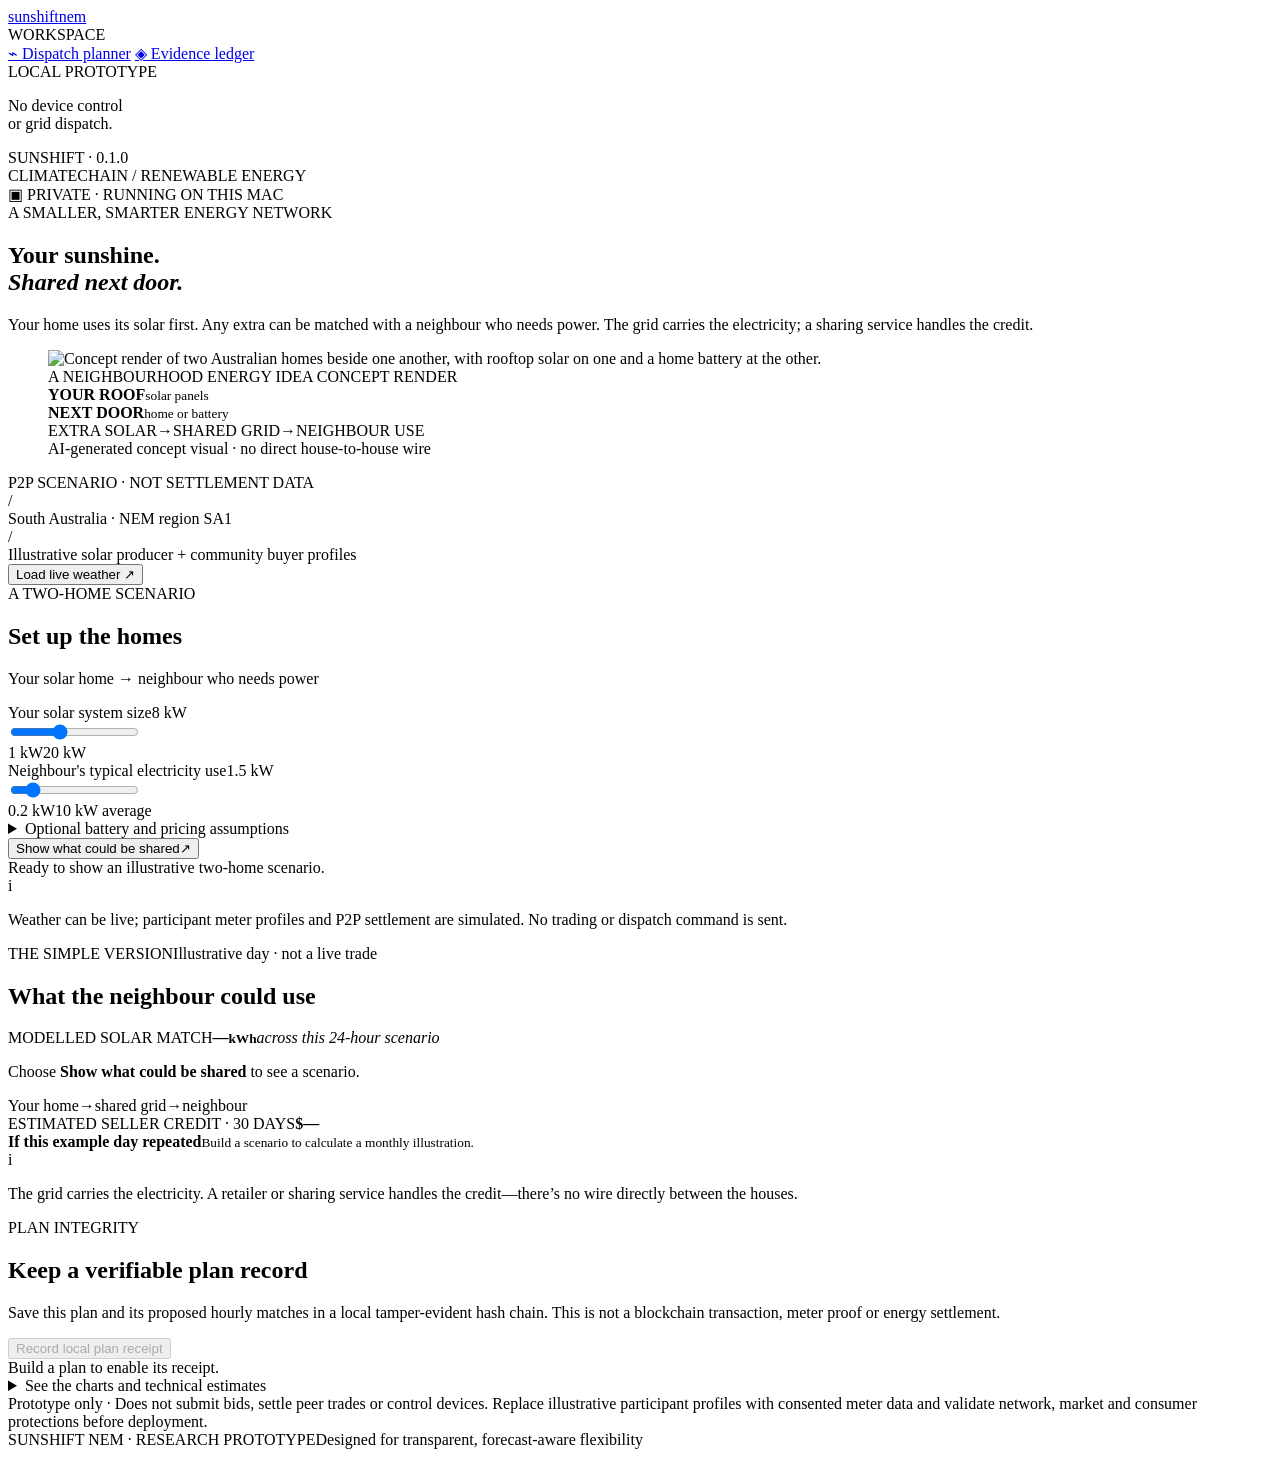
==== web/index.html @ 0a2df646 "Prepare SunShift NEM for Vercel preview" ====
<!doctype html>
<html lang="en">
<head>
  <meta charset="utf-8">
  <meta name="viewport" content="width=device-width, initial-scale=1">
  <meta name="theme-color" content="#183d37">
  <meta name="description" content="A forecast-aware flexible-load scheduling prototype for Australia's National Electricity Market.">
  <title>SunShift NEM — Forecast-aware energy scheduling</title>
  <link rel="stylesheet" href="/styles.css">
  <link rel="stylesheet" href="/premium-3d.css">
  <script defer src="/app.js"></script>
</head>
<body>
  <div class="app-shell">
    <aside class="rail" aria-label="Primary navigation">
      <a class="brand" href="#top" aria-label="SunShift NEM home">
        <span class="brand-mark" aria-hidden="true"><i></i><i></i><i></i></span>
        <span class="brand-name">sunshift<span>nem</span></span>
      </a>
      <div class="rail-rule"></div>
      <div class="rail-section-label">WORKSPACE</div>
      <a class="rail-link active" href="#planner"><span class="rail-icon">⌁</span> Dispatch planner</a>
      <a class="rail-link" href="#evidence"><span class="rail-icon">◈</span> Evidence ledger</a>
      <div class="rail-bottom">
        <div class="local-indicator"><span class="live-dot"></span><span>LOCAL PROTOTYPE</span></div>
        <p>No device control<br>or grid dispatch.</p>
        <span class="version">SUNSHIFT · 0.1.0</span>
      </div>
    </aside>

    <main id="top" class="main-content">
      <header class="topbar">
        <div class="breadcrumb">CLIMATECHAIN / RENEWABLE ENERGY</div>
        <div class="privacy-pill"><span class="lock-icon">▣</span> PRIVATE · RUNNING ON THIS MAC</div>
      </header>

      <section class="intro" id="planner">
        <div>
          <div class="eyebrow"><span class="eyebrow-line"></span> A SMALLER, SMARTER ENERGY NETWORK</div>
          <h1>Your sunshine.<br><em>Shared next door.</em></h1>
          <p class="intro-copy">Your home uses its solar first. Any extra can be matched with a neighbour who needs power. The grid carries the electricity; a sharing service handles the credit.</p>
        </div>
        <figure class="hero-scene hero-photo" id="hero-scene">
          <img class="hero-neighbourhood" src="/assets/australian-solar-neighbours-concept.webp" alt="Concept render of two Australian homes beside one another, with rooftop solar on one and a home battery at the other." fetchpriority="high" decoding="async">
          <div class="photo-topline"><span class="scene-status-dot"></span> A NEIGHBOURHOOD ENERGY IDEA <span class="photo-concept-label">CONCEPT RENDER</span></div>
          <div class="photo-energy-route" aria-hidden="true">
            <span class="photo-point solar-point"></span><span class="photo-point grid-point"></span><span class="photo-point home-point"></span>
            <span class="photo-route-line"></span><span class="photo-route-runner"></span>
            <div class="photo-stage solar-stage"><b>YOUR ROOF</b><small>solar panels</small></div>
            <div class="photo-stage neighbour-stage"><b>NEXT DOOR</b><small>home or battery</small></div>
          </div>
          <div class="photo-bottomline"><span>EXTRA SOLAR</span><b>→</b><span>SHARED GRID</span><b>→</b><span>NEIGHBOUR USE</span></div>
          <figcaption>AI-generated concept visual · no direct house-to-house wire</figcaption>
        </figure>
      </section>

      <div class="data-ribbon" role="status">
        <div class="ribbon-item"><span class="ribbon-mark amber"></span><span id="data-quality">P2P SCENARIO · NOT SETTLEMENT DATA</span></div>
        <span class="ribbon-separator">/</span>
        <div class="ribbon-item"><span class="ribbon-mark green"></span><span id="region-name">South Australia · NEM region SA1</span></div>
        <span class="ribbon-separator">/</span>
        <div class="ribbon-item data-source" id="source-label">Illustrative solar producer + community buyer profiles</div>
        <button id="live-weather" class="text-button" type="button">Load live weather ↗</button>
      </div>

      <section class="planner-grid" aria-label="Dispatch planner">
        <aside class="controls-panel">
          <div class="panel-kicker">A TWO-HOME SCENARIO</div>
          <h2>Set up the homes</h2>
          <p class="panel-subtitle">Your solar home → neighbour who needs power</p>

          <div class="field-row-head"><label class="field-label" for="pv-capacity">Your solar system size</label><output id="pv-value">8 kW</output></div>
          <input id="pv-capacity" type="range" min="1" max="20" step="0.5" value="8">
          <div class="range-limits"><span>1 kW</span><span>20 kW</span></div>

          <div class="field-row-head"><label class="field-label" for="site-load">Neighbour's typical electricity use</label><output id="load-value">1.5 kW</output></div>
          <input id="site-load" type="range" min="0.2" max="10" step="0.1" value="1.5">
          <div class="range-limits"><span>0.2 kW</span><span>10 kW average</span></div>

          <details class="advanced-inputs">
            <summary>Optional battery and pricing assumptions</summary>
            <div class="advanced-fields">
              <div class="field-row-head"><label class="field-label" for="flex-energy">Neighbour's flexible energy / battery</label><output id="energy-value">5 kWh</output></div>
              <input id="flex-energy" type="range" min="0" max="20" step="1" value="5">
              <div class="range-limits"><span>0 kWh</span><span>20 kWh / day</span></div>
              <div class="field-row-head"><label class="field-label" for="max-power">Battery charge limit</label><output id="power-value">2 kW</output></div>
              <input id="max-power" type="range" min="0.5" max="10" step="0.5" value="2">
              <div class="range-limits"><span>0.5 kW</span><span>10 kW</span></div>
              <div class="field-row-head"><label class="field-label" for="transfer-limit">Maximum peer match</label><output id="transfer-value">5 kW</output></div>
              <input id="transfer-limit" type="range" min="1" max="15" step="0.5" value="5">
              <div class="range-limits"><span>1 kW</span><span>15 kW</span></div>
              <label class="field-label" for="region">NEM region</label>
              <select id="region" class="select-control">
                <option value="SA" selected>South Australia · SA1</option>
                <option value="NSW">New South Wales · NSW1</option>
                <option value="VIC">Victoria · VIC1</option>
                <option value="QLD">Queensland · QLD1</option>
                <option value="TAS">Tasmania · TAS1</option>
              </select>
              <label class="field-label" for="emissions-factor">Illustrative grid factor (kg CO₂e/kWh)</label>
              <input id="emissions-factor" class="number-control" type="number" min="0" max="2" step="0.01" value="0.65">
              <p>Replace with a cited region/time-specific factor before reporting emissions impact.</p>
              <label class="field-label" for="p2p-price">Agreed P2P energy price (¢/kWh)</label>
              <input id="p2p-price" class="number-control" type="number" min="0" max="200" step="0.5" value="18">
              <label class="field-label" for="grid-price">Illustrative grid reference price (¢/kWh)</label>
              <input id="grid-price" class="number-control" type="number" min="0" max="200" step="0.5" value="32">
              <p>Scenario prices only; excludes network charges, retailer terms, taxes and settlement rules.</p>
              <label class="field-label profile-label" for="profile-csv">Use a 24-hour participant CSV</label>
              <input id="profile-csv" class="file-control" type="file" accept=".csv,text/csv">
              <p>Required columns: hour,seller_solar_kwh,buyer_load_kwh. <a href="/api/sample-profile.csv">Download illustrative sample</a>.</p>
              <div id="profile-status" class="profile-status">Using the built-in illustrative profile.</div>
            </div>
          </details>

          <button id="build-plan" class="primary-button" type="button"><span>Show what could be shared</span><span aria-hidden="true">↗</span></button>
          <div id="planner-message" class="planner-message" role="status">Ready to show an illustrative two-home scenario.</div>
          <div class="input-note"><span>i</span><p>Weather can be live; participant meter profiles and P2P settlement are simulated. No trading or dispatch command is sent.</p></div>
        </aside>

        <div class="results-column">
          <section class="story-card" aria-labelledby="story-title">
            <div class="story-topline"><span class="story-tag"><i></i> THE SIMPLE VERSION</span><span id="story-period">Illustrative day · not a live trade</span></div>
            <h2 id="story-title">What the neighbour could use</h2>
            <div class="story-impact">
              <div class="matched-energy"><span>MODELLED SOLAR MATCH</span><strong><b id="story-match">—</b><small>kWh</small></strong><em>across this 24-hour scenario</em></div>
              <div class="impact-copy">
                <p id="story-result">Choose <strong>Show what could be shared</strong> to see a scenario.</p>
                <div class="mini-route"><span>Your home</span><b>→</b><span>shared grid</span><b>→</b><span>neighbour</span></div>
                <div class="monthly-credit" aria-live="polite">
                  <div class="monthly-credit-main"><span>ESTIMATED SELLER CREDIT · 30 DAYS</span><strong>$<b id="story-monthly-credit">—</b></strong></div>
                  <div class="monthly-credit-basis"><b>If this example day repeated</b><small id="story-credit-basis">Build a scenario to calculate a monthly illustration.</small></div>
                </div>
              </div>
            </div>
            <div class="story-explainer"><span class="explainer-icon">i</span><p>The grid carries the electricity. A retailer or sharing service handles the credit—there’s no wire directly between the houses.</p></div>
          </section>

          <section id="evidence" class="evidence-card" aria-labelledby="evidence-title">
            <div class="evidence-copy">
              <div class="panel-kicker">PLAN INTEGRITY</div>
              <h2 id="evidence-title">Keep a verifiable plan record</h2>
              <p>Save this plan and its proposed hourly matches in a local tamper-evident hash chain. This is not a blockchain transaction, meter proof or energy settlement.</p>
            </div>
            <div class="evidence-actions">
              <button id="record-receipt" class="secondary-button" type="button" disabled>Record local plan receipt</button>
              <div id="ledger-status" class="ledger-status">Build a plan to enable its receipt.</div>
            </div>
            <div id="receipt-detail" class="receipt-detail" hidden></div>
          </section>

          <details class="technical-details">
            <summary>See the charts and technical estimates</summary>
            <div class="technical-content">
          <section class="metric-grid" aria-label="Plan results">
            <article class="metric-card featured">
              <div class="metric-label">PEER SOLAR MATCHED</div>
              <div class="metric-value"><span id="metric-solar">—</span><small>kWh / day</small></div>
              <div class="metric-foot"><span class="metric-arrow">↗</span> local generation delivered to buyer</div>
            </article>
            <article class="metric-card">
              <div class="metric-label">BUYER IMPORT AVOIDED*</div>
              <div class="metric-value"><span id="metric-avoided">—</span><small>kWh / day</small></div>
              <div class="metric-foot">vs. no peer-trade baseline</div>
            </article>
            <article class="metric-card">
              <div class="metric-label">PEAK IMPORT REDUCTION*</div>
              <div class="metric-value"><span id="metric-peak">—</span><small>kW</small></div>
              <div class="metric-foot" id="peak-caption">Coordinated buyer profile</div>
            </article>
            <article class="metric-card">
              <div class="metric-label">BUYER COST SAVED*</div>
              <div class="metric-value"><span id="metric-cost">—</span><small>AUD / day</small></div>
              <div class="metric-foot">At the entered P2P and grid prices</div>
            </article>
          </section>

          <section class="chart-card" aria-labelledby="chart-title">
            <div class="chart-heading">
              <div><div class="panel-kicker">24-HOUR MICROGRID DISPATCH</div><h2 id="chart-title">Match the peer before exporting</h2></div>
              <div class="chart-unit">HOURLY ENERGY · kWh</div>
            </div>
            <div id="dispatch-chart" class="chart-wrap" role="img" aria-label="Hourly peer solar, buyer demand and grid imports comparison"></div>
            <div class="chart-legend">
              <span><i class="legend-swatch solar"></i>Producer solar offer</span>
              <span><i class="legend-swatch base"></i>Buyer + storage demand</span>
              <span><i class="legend-swatch baseline"></i>Buyer grid import · no trade</span>
              <span><i class="legend-swatch optimized"></i>Buyer grid import · coordinated</span>
            </div>
            <div class="chart-caption"><span>*Modelled comparison, not metered settlement. Emissions proxy: <strong id="metric-carbon">—</strong> kg CO₂e.</span><span id="plan-method">Run the coordinator to view a plan.</span></div>
          </section>

          <section class="schedule-card" aria-labelledby="schedule-title">
            <div class="schedule-heading"><div><div class="panel-kicker">BUYER STORAGE SCHEDULE</div><h2 id="schedule-title">Coordinated charge windows</h2></div><span id="schedule-total" class="schedule-total">— kWh assigned</span></div>
            <div id="schedule-bars" class="schedule-bars"><div class="schedule-empty">Build a plan to see when flexible energy is scheduled.</div></div>
          </section>

            </div>
          </details>
          <div class="footnote">Prototype only · Does not submit bids, settle peer trades or control devices. Replace illustrative participant profiles with consented meter data and validate network, market and consumer protections before deployment.</div>
        </div>
      </section>
      <footer class="footer"><span>SUNSHIFT NEM · RESEARCH PROTOTYPE</span><span>Designed for transparent, forecast-aware flexibility</span></footer>
    </main>
  </div>
</body>
</html>
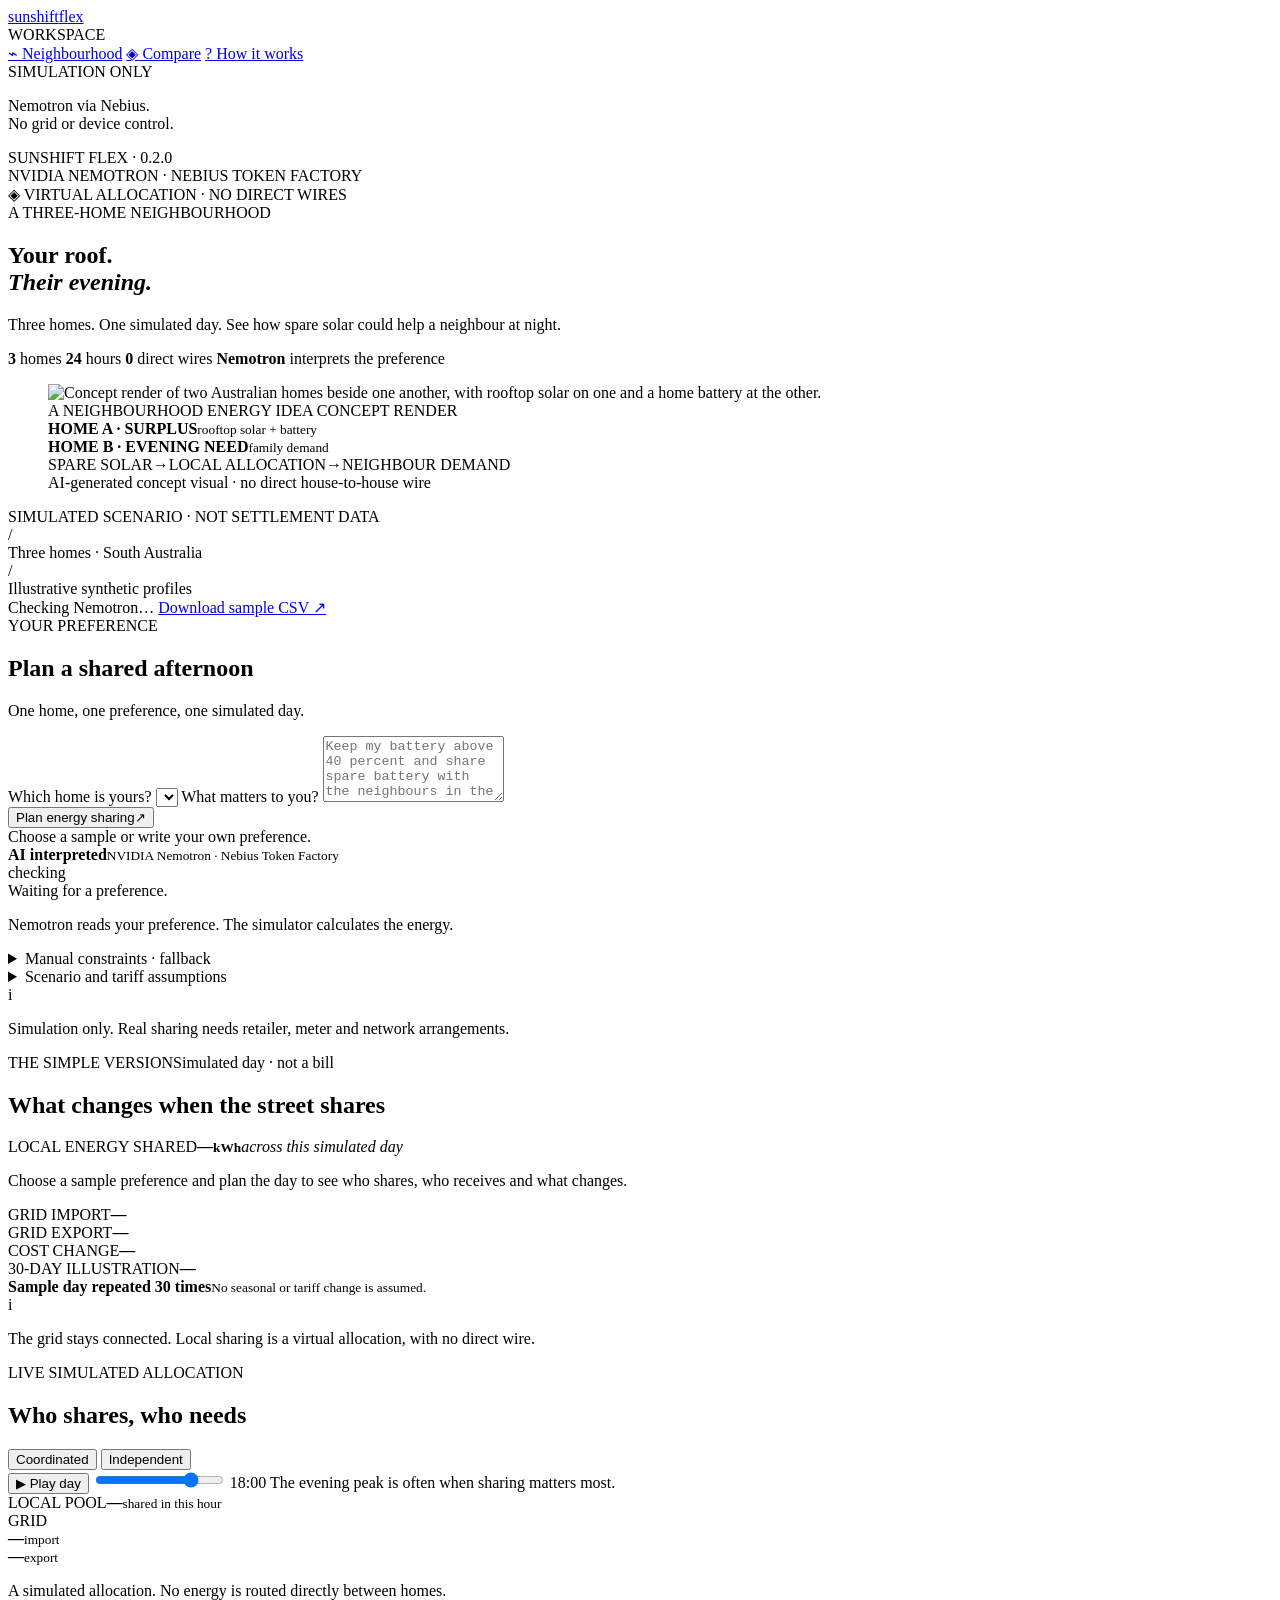
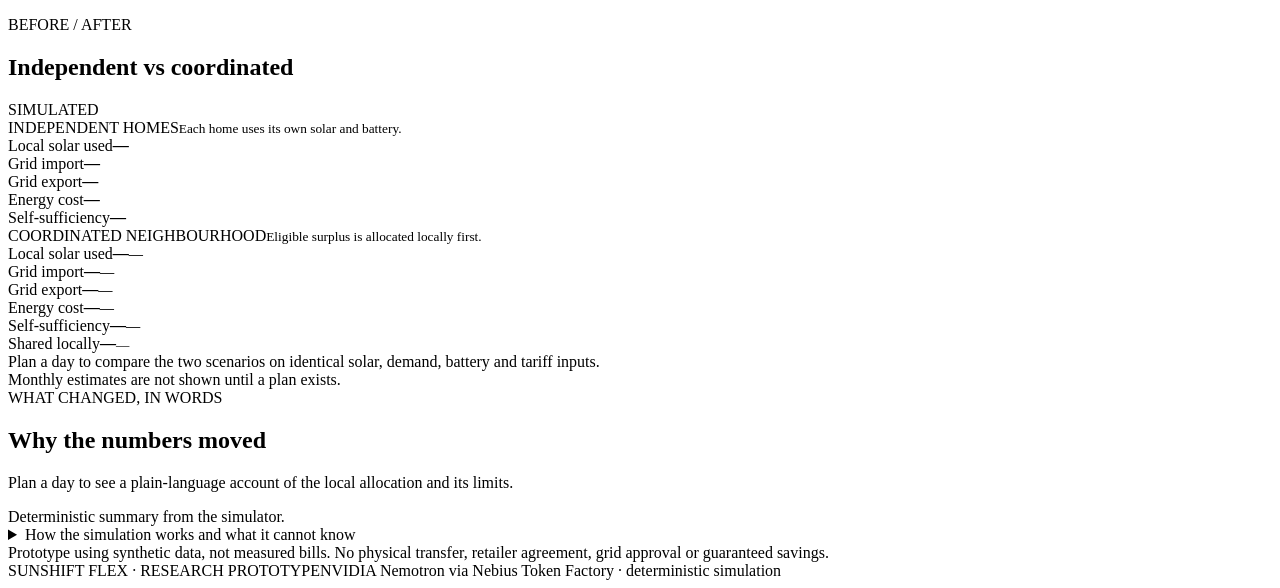
==== commit e87bf535: "Build SunShift Flex Nemotron demo" ====
--- a/web/index.html
+++ b/web/index.html
@@ -4,41 +4,49 @@
   <meta charset="utf-8">
   <meta name="viewport" content="width=device-width, initial-scale=1">
   <meta name="theme-color" content="#183d37">
-  <meta name="description" content="A forecast-aware flexible-load scheduling prototype for Australia's National Electricity Market.">
-  <title>SunShift NEM — Forecast-aware energy scheduling</title>
+  <meta name="description" content="SunShift Flex: a simulated three-home solar sharing prototype powered by NVIDIA Nemotron through Nebius Token Factory.">
+  <title>SunShift Flex — Neighbourhood solar sharing</title>
   <link rel="stylesheet" href="/styles.css">
   <link rel="stylesheet" href="/premium-3d.css">
+  <link rel="stylesheet" href="/flex.css">
   <script defer src="/app.js"></script>
 </head>
 <body>
   <div class="app-shell">
     <aside class="rail" aria-label="Primary navigation">
-      <a class="brand" href="#top" aria-label="SunShift NEM home">
+      <a class="brand" href="#top" aria-label="SunShift Flex home">
         <span class="brand-mark" aria-hidden="true"><i></i><i></i><i></i></span>
-        <span class="brand-name">sunshift<span>nem</span></span>
+        <span class="brand-name">sunshift<span>flex</span></span>
       </a>
       <div class="rail-rule"></div>
       <div class="rail-section-label">WORKSPACE</div>
-      <a class="rail-link active" href="#planner"><span class="rail-icon">⌁</span> Dispatch planner</a>
-      <a class="rail-link" href="#evidence"><span class="rail-icon">◈</span> Evidence ledger</a>
+      <a class="rail-link active" href="#neighbourhood"><span class="rail-icon">⌁</span> Neighbourhood</a>
+      <a class="rail-link" href="#compare"><span class="rail-icon">◈</span> Compare</a>
+      <a class="rail-link" href="#how-it-works"><span class="rail-icon">?</span> How it works</a>
       <div class="rail-bottom">
-        <div class="local-indicator"><span class="live-dot"></span><span>LOCAL PROTOTYPE</span></div>
-        <p>No device control<br>or grid dispatch.</p>
-        <span class="version">SUNSHIFT · 0.1.0</span>
+        <div class="local-indicator"><span class="live-dot"></span><span>SIMULATION ONLY</span></div>
+        <p>Nemotron via Nebius.<br>No grid or device control.</p>
+        <span class="version">SUNSHIFT FLEX · 0.2.0</span>
       </div>
     </aside>
 
     <main id="top" class="main-content">
       <header class="topbar">
-        <div class="breadcrumb">CLIMATECHAIN / RENEWABLE ENERGY</div>
-        <div class="privacy-pill"><span class="lock-icon">▣</span> PRIVATE · RUNNING ON THIS MAC</div>
+        <div class="breadcrumb">NVIDIA NEMOTRON · NEBIUS TOKEN FACTORY</div>
+        <div class="privacy-pill"><span class="lock-icon">◈</span> VIRTUAL ALLOCATION · NO DIRECT WIRES</div>
       </header>
 
-      <section class="intro" id="planner">
-        <div>
-          <div class="eyebrow"><span class="eyebrow-line"></span> A SMALLER, SMARTER ENERGY NETWORK</div>
-          <h1>Your sunshine.<br><em>Shared next door.</em></h1>
-          <p class="intro-copy">Your home uses its solar first. Any extra can be matched with a neighbour who needs power. The grid carries the electricity; a sharing service handles the credit.</p>
+      <section class="intro" id="neighbourhood">
+        <div class="intro-copy-block">
+          <div class="eyebrow"><span class="eyebrow-line"></span> A THREE-HOME NEIGHBOURHOOD</div>
+          <h1>Your roof.<br><em>Their evening.</em></h1>
+          <p class="intro-copy">Three homes. One simulated day. See how spare solar could help a neighbour at night.</p>
+          <div class="intro-facts">
+            <span><b>3</b> homes</span>
+            <span><b>24</b> hours</span>
+            <span><b>0</b> direct wires</span>
+            <span class="intro-ai"><b>Nemotron</b> interprets the preference</span>
+          </div>
         </div>
         <figure class="hero-scene hero-photo" id="hero-scene">
           <img class="hero-neighbourhood" src="/assets/australian-solar-neighbours-concept.webp" alt="Concept render of two Australian homes beside one another, with rooftop solar on one and a home battery at the other." fetchpriority="high" decoding="async">
@@ -46,160 +54,208 @@
           <div class="photo-energy-route" aria-hidden="true">
             <span class="photo-point solar-point"></span><span class="photo-point grid-point"></span><span class="photo-point home-point"></span>
             <span class="photo-route-line"></span><span class="photo-route-runner"></span>
-            <div class="photo-stage solar-stage"><b>YOUR ROOF</b><small>solar panels</small></div>
-            <div class="photo-stage neighbour-stage"><b>NEXT DOOR</b><small>home or battery</small></div>
+            <div class="photo-stage solar-stage"><b>HOME A · SURPLUS</b><small>rooftop solar + battery</small></div>
+            <div class="photo-stage neighbour-stage"><b>HOME B · EVENING NEED</b><small>family demand</small></div>
           </div>
-          <div class="photo-bottomline"><span>EXTRA SOLAR</span><b>→</b><span>SHARED GRID</span><b>→</b><span>NEIGHBOUR USE</span></div>
+          <div class="photo-bottomline"><span>SPARE SOLAR</span><b>→</b><span>LOCAL ALLOCATION</span><b>→</b><span>NEIGHBOUR DEMAND</span></div>
           <figcaption>AI-generated concept visual · no direct house-to-house wire</figcaption>
         </figure>
       </section>
 
       <div class="data-ribbon" role="status">
-        <div class="ribbon-item"><span class="ribbon-mark amber"></span><span id="data-quality">P2P SCENARIO · NOT SETTLEMENT DATA</span></div>
+        <div class="ribbon-item"><span class="ribbon-mark amber"></span><span id="data-quality">SIMULATED SCENARIO · NOT SETTLEMENT DATA</span></div>
         <span class="ribbon-separator">/</span>
-        <div class="ribbon-item"><span class="ribbon-mark green"></span><span id="region-name">South Australia · NEM region SA1</span></div>
+        <div class="ribbon-item"><span class="ribbon-mark green"></span><span id="region-name">Three homes · South Australia</span></div>
         <span class="ribbon-separator">/</span>
-        <div class="ribbon-item data-source" id="source-label">Illustrative solar producer + community buyer profiles</div>
-        <button id="live-weather" class="text-button" type="button">Load live weather ↗</button>
+        <div class="ribbon-item data-source" id="source-label">Illustrative synthetic profiles</div>
+        <div class="ribbon-actions">
+          <span class="ribbon-ai" id="ai-ribbon">Checking Nemotron…</span>
+          <a class="text-button" id="download-csv" href="/api/flex/sample.csv">Download sample CSV ↗</a>
+        </div>
       </div>
 
-      <section class="planner-grid" aria-label="Dispatch planner">
+      <section class="planner-grid" aria-label="SunShift Flex planner">
         <aside class="controls-panel">
-          <div class="panel-kicker">A TWO-HOME SCENARIO</div>
-          <h2>Set up the homes</h2>
-          <p class="panel-subtitle">Your solar home → neighbour who needs power</p>
-
-          <div class="field-row-head"><label class="field-label" for="pv-capacity">Your solar system size</label><output id="pv-value">8 kW</output></div>
-          <input id="pv-capacity" type="range" min="1" max="20" step="0.5" value="8">
-          <div class="range-limits"><span>1 kW</span><span>20 kW</span></div>
-
-          <div class="field-row-head"><label class="field-label" for="site-load">Neighbour's typical electricity use</label><output id="load-value">1.5 kW</output></div>
-          <input id="site-load" type="range" min="0.2" max="10" step="0.1" value="1.5">
-          <div class="range-limits"><span>0.2 kW</span><span>10 kW average</span></div>
+          <div class="panel-kicker">YOUR PREFERENCE</div>
+          <h2>Plan a shared afternoon</h2>
+          <p class="panel-subtitle">One home, one preference, one simulated day.</p>
+
+          <label class="field-label" for="your-home">Which home is yours?</label>
+          <select id="your-home" class="select-control"></select>
+
+          <label class="field-label" for="preference-text">What matters to you?</label>
+          <textarea id="preference-text" class="preference-text" rows="4" placeholder="Keep my battery above 40 percent and share spare battery with the neighbours in the evening."></textarea>
+          <div id="sample-chips" class="sample-chips" aria-label="Sample preferences"></div>
+
+          <button id="plan-button" class="primary-button" type="button"><span>Plan energy sharing</span><span aria-hidden="true">↗</span></button>
+          <div id="planner-message" class="planner-message" role="status">Choose a sample or write your own preference.</div>
+
+          <section id="ai-panel" class="ai-panel" aria-labelledby="ai-title">
+            <div class="ai-panel-head">
+              <span class="ai-dot" aria-hidden="true"></span>
+              <div><b id="ai-title">AI interpreted</b><small id="ai-model">NVIDIA Nemotron · Nebius Token Factory</small></div>
+              <span id="ai-status" class="ai-status">checking</span>
+            </div>
+            <div id="ai-constraints" class="ai-constraints">Waiting for a preference.</div>
+            <p id="ai-note" class="ai-note">Nemotron reads your preference. The simulator calculates the energy.</p>
+          </section>
+
+          <details class="advanced-inputs" id="manual-constraints">
+            <summary>Manual constraints · fallback</summary>
+            <div class="advanced-fields">
+              <div class="field-row-head"><label class="field-label" for="manual-reserve">My battery reserve</label><output id="manual-reserve-value">40%</output></div>
+              <input id="manual-reserve" type="range" min="0" max="100" step="5" value="40">
+              <div class="range-limits"><span>0%</span><span>100%</span></div>
+              <label class="check-row"><input id="manual-local" type="checkbox" checked> Prefer local use before grid export</label>
+              <label class="check-row"><input id="manual-evening" type="checkbox" checked> Allow my battery to help a neighbour in the evening</label>
+              <div class="field-row-head"><label class="field-label" for="manual-start">No battery discharge from</label><output id="manual-window-value">Off</output></div>
+              <div class="window-row">
+                <select id="manual-start" class="select-control" aria-label="No-discharge start hour"></select>
+                <span>to</span>
+                <select id="manual-end" class="select-control" aria-label="No-discharge end hour"></select>
+              </div>
+              <button id="manual-apply" class="secondary-button" type="button">Use these manual constraints</button>
+              <p id="manual-note" class="manual-note">Manual values are used automatically if Nemotron is unavailable.</p>
+            </div>
+          </details>
 
           <details class="advanced-inputs">
-            <summary>Optional battery and pricing assumptions</summary>
+            <summary>Scenario and tariff assumptions</summary>
             <div class="advanced-fields">
-              <div class="field-row-head"><label class="field-label" for="flex-energy">Neighbour's flexible energy / battery</label><output id="energy-value">5 kWh</output></div>
-              <input id="flex-energy" type="range" min="0" max="20" step="1" value="5">
-              <div class="range-limits"><span>0 kWh</span><span>20 kWh / day</span></div>
-              <div class="field-row-head"><label class="field-label" for="max-power">Battery charge limit</label><output id="power-value">2 kW</output></div>
-              <input id="max-power" type="range" min="0.5" max="10" step="0.5" value="2">
-              <div class="range-limits"><span>0.5 kW</span><span>10 kW</span></div>
-              <div class="field-row-head"><label class="field-label" for="transfer-limit">Maximum peer match</label><output id="transfer-value">5 kW</output></div>
-              <input id="transfer-limit" type="range" min="1" max="15" step="0.5" value="5">
-              <div class="range-limits"><span>1 kW</span><span>15 kW</span></div>
-              <label class="field-label" for="region">NEM region</label>
-              <select id="region" class="select-control">
-                <option value="SA" selected>South Australia · SA1</option>
-                <option value="NSW">New South Wales · NSW1</option>
-                <option value="VIC">Victoria · VIC1</option>
-                <option value="QLD">Queensland · QLD1</option>
-                <option value="TAS">Tasmania · TAS1</option>
-              </select>
-              <label class="field-label" for="emissions-factor">Illustrative grid factor (kg CO₂e/kWh)</label>
-              <input id="emissions-factor" class="number-control" type="number" min="0" max="2" step="0.01" value="0.65">
-              <p>Replace with a cited region/time-specific factor before reporting emissions impact.</p>
-              <label class="field-label" for="p2p-price">Agreed P2P energy price (¢/kWh)</label>
-              <input id="p2p-price" class="number-control" type="number" min="0" max="200" step="0.5" value="18">
-              <label class="field-label" for="grid-price">Illustrative grid reference price (¢/kWh)</label>
-              <input id="grid-price" class="number-control" type="number" min="0" max="200" step="0.5" value="32">
-              <p>Scenario prices only; excludes network charges, retailer terms, taxes and settlement rules.</p>
-              <label class="field-label profile-label" for="profile-csv">Use a 24-hour participant CSV</label>
-              <input id="profile-csv" class="file-control" type="file" accept=".csv,text/csv">
-              <p>Required columns: hour,seller_solar_kwh,buyer_load_kwh. <a href="/api/sample-profile.csv">Download illustrative sample</a>.</p>
-              <div id="profile-status" class="profile-status">Using the built-in illustrative profile.</div>
+              <div class="field-row-head"><label class="field-label" for="import-price">Grid import price</label><output id="import-price-value">34¢/kWh</output></div>
+              <input id="import-price" type="range" min="10" max="60" step="1" value="34">
+              <div class="field-row-head"><label class="field-label" for="export-price">Grid export price</label><output id="export-price-value">8¢/kWh</output></div>
+              <input id="export-price" type="range" min="0" max="30" step="1" value="8">
+              <div class="field-row-head"><label class="field-label" for="shared-price">Local shared price</label><output id="shared-price-value">20¢/kWh</output></div>
+              <input id="shared-price" type="range" min="0" max="50" step="1" value="20">
+              <div class="field-row-head"><label class="field-label" for="transfer-limit">Maximum local transfer</label><output id="transfer-limit-value">5 kW</output></div>
+              <input id="transfer-limit" type="range" min="1" max="12" step="0.5" value="5">
+              <p>Energy prices only; other bill charges are excluded.</p>
             </div>
           </details>
 
-          <button id="build-plan" class="primary-button" type="button"><span>Show what could be shared</span><span aria-hidden="true">↗</span></button>
-          <div id="planner-message" class="planner-message" role="status">Ready to show an illustrative two-home scenario.</div>
-          <div class="input-note"><span>i</span><p>Weather can be live; participant meter profiles and P2P settlement are simulated. No trading or dispatch command is sent.</p></div>
+          <div class="input-note"><span>i</span><p>Simulation only. Real sharing needs retailer, meter and network arrangements.</p></div>
         </aside>
 
         <div class="results-column">
-          <section class="story-card" aria-labelledby="story-title">
-            <div class="story-topline"><span class="story-tag"><i></i> THE SIMPLE VERSION</span><span id="story-period">Illustrative day · not a live trade</span></div>
-            <h2 id="story-title">What the neighbour could use</h2>
+          <section class="story-card flex-story" aria-labelledby="story-title">
+            <div class="story-topline"><span class="story-tag"><i></i> THE SIMPLE VERSION</span><span id="story-period">Simulated day · not a bill</span></div>
+            <h2 id="story-title">What changes when the street shares</h2>
             <div class="story-impact">
-              <div class="matched-energy"><span>MODELLED SOLAR MATCH</span><strong><b id="story-match">—</b><small>kWh</small></strong><em>across this 24-hour scenario</em></div>
+              <div class="matched-energy"><span>LOCAL ENERGY SHARED</span><strong><b id="story-shared">—</b><small>kWh</small></strong><em>across this simulated day</em></div>
               <div class="impact-copy">
-                <p id="story-result">Choose <strong>Show what could be shared</strong> to see a scenario.</p>
-                <div class="mini-route"><span>Your home</span><b>→</b><span>shared grid</span><b>→</b><span>neighbour</span></div>
-                <div class="monthly-credit" aria-live="polite">
-                  <div class="monthly-credit-main"><span>ESTIMATED SELLER CREDIT · 30 DAYS</span><strong>$<b id="story-monthly-credit">—</b></strong></div>
-                  <div class="monthly-credit-basis"><b>If this example day repeated</b><small id="story-credit-basis">Build a scenario to calculate a monthly illustration.</small></div>
+                <p id="story-result">Choose a sample preference and plan the day to see who shares, who receives and what changes.</p>
+                <div class="story-facts">
+                  <div><span>GRID IMPORT</span><strong id="story-import">—</strong></div>
+                  <div><span>GRID EXPORT</span><strong id="story-export">—</strong></div>
+                  <div><span>COST CHANGE</span><strong id="story-cost">—</strong></div>
                 </div>
-              </div>
-            </div>
-            <div class="story-explainer"><span class="explainer-icon">i</span><p>The grid carries the electricity. A retailer or sharing service handles the credit—there’s no wire directly between the houses.</p></div>
-          </section>
-
-          <section id="evidence" class="evidence-card" aria-labelledby="evidence-title">
-            <div class="evidence-copy">
-              <div class="panel-kicker">PLAN INTEGRITY</div>
-              <h2 id="evidence-title">Keep a verifiable plan record</h2>
-              <p>Save this plan and its proposed hourly matches in a local tamper-evident hash chain. This is not a blockchain transaction, meter proof or energy settlement.</p>
-            </div>
-            <div class="evidence-actions">
-              <button id="record-receipt" class="secondary-button" type="button" disabled>Record local plan receipt</button>
-              <div id="ledger-status" class="ledger-status">Build a plan to enable its receipt.</div>
-            </div>
-            <div id="receipt-detail" class="receipt-detail" hidden></div>
-          </section>
-
-          <details class="technical-details">
-            <summary>See the charts and technical estimates</summary>
+                <div class="monthly-credit">
+                  <div class="monthly-credit-main"><span>30-DAY ILLUSTRATION</span><strong><span id="story-monthly">—</span></strong></div>
+                  <div class="monthly-credit-basis"><b>Sample day repeated 30 times</b><small id="story-monthly-basis">No seasonal or tariff change is assumed.</small></div>
+                </div>
+              </div>
+            </div>
+            <div class="story-explainer"><span class="explainer-icon">i</span><p>The grid stays connected. Local sharing is a virtual allocation, with no direct wire.</p></div>
+          </section>
+
+          <section class="flex-stage-card" id="stage-card" aria-labelledby="stage-title">
+            <div class="stage-heading">
+              <div><div class="panel-kicker">LIVE SIMULATED ALLOCATION</div><h2 id="stage-title">Who shares, who needs</h2></div>
+              <div class="stage-view-toggle" role="group" aria-label="Scenario view">
+                <button id="view-coordinated" class="active" type="button">Coordinated</button>
+                <button id="view-independent" type="button">Independent</button>
+              </div>
+            </div>
+            <div class="stage-controls">
+              <button id="stage-play" class="stage-play" type="button" aria-label="Play the simulated day">▶ Play day</button>
+              <input id="stage-slider" type="range" min="0" max="23" step="1" value="18" aria-label="Hour of day">
+              <span id="stage-hour" class="stage-hour">18:00</span>
+              <span id="stage-note" class="stage-note">The evening peak is often when sharing matters most.</span>
+            </div>
+            <div id="home-stage" class="home-stage" aria-live="polite"></div>
+            <div class="stage-pool">
+              <div class="pool-box"><span>LOCAL POOL</span><strong id="pool-shared">—</strong><small>shared in this hour</small><div class="pool-track"><i id="pool-fill"></i></div></div>
+              <div class="grid-box"><span>GRID</span><div><b id="grid-import">—</b><small>import</small></div><div><b id="grid-export">—</b><small>export</small></div></div>
+            </div>
+            <div id="stage-timeline" class="stage-timeline" aria-label="24 hour timeline"></div>
+            <p id="stage-caption" class="stage-caption">A simulated allocation. No energy is routed directly between homes.</p>
+          </section>
+
+          <section class="compare-section" id="compare" aria-labelledby="compare-title">
+            <div class="compare-heading">
+              <div><div class="panel-kicker">BEFORE / AFTER</div><h2 id="compare-title">Independent vs coordinated</h2></div>
+              <span class="compare-badge" id="compare-badge">SIMULATED</span>
+            </div>
+            <div class="compare-grid">
+              <article class="compare-card" id="compare-independent">
+                <div class="compare-card-head"><span>INDEPENDENT HOMES</span><small>Each home uses its own solar and battery.</small></div>
+                <div class="compare-row"><span>Local solar used</span><strong id="ind-local">—</strong></div>
+                <div class="compare-row"><span>Grid import</span><strong id="ind-import">—</strong></div>
+                <div class="compare-row"><span>Grid export</span><strong id="ind-export">—</strong></div>
+                <div class="compare-row"><span>Energy cost</span><strong id="ind-cost">—</strong></div>
+                <div class="compare-row"><span>Self-sufficiency</span><strong id="ind-self">—</strong></div>
+              </article>
+              <article class="compare-card coordinated" id="compare-coordinated">
+                <div class="compare-card-head"><span>COORDINATED NEIGHBOURHOOD</span><small>Eligible surplus is allocated locally first.</small></div>
+                <div class="compare-row"><span>Local solar used</span><strong id="co-local">—</strong><em id="delta-local" class="delta">—</em></div>
+                <div class="compare-row"><span>Grid import</span><strong id="co-import">—</strong><em id="delta-import" class="delta">—</em></div>
+                <div class="compare-row"><span>Grid export</span><strong id="co-export">—</strong><em id="delta-export" class="delta">—</em></div>
+                <div class="compare-row"><span>Energy cost</span><strong id="co-cost">—</strong><em id="delta-cost" class="delta">—</em></div>
+                <div class="compare-row"><span>Self-sufficiency</span><strong id="co-self">—</strong><em id="delta-self" class="delta">—</em></div>
+                <div class="compare-shared"><span>Shared locally</span><b id="co-shared">—</b><small id="co-battery-shared">—</small></div>
+              </article>
+            </div>
+            <div id="compare-summary" class="compare-summary">Plan a day to compare the two scenarios on identical solar, demand, battery and tariff inputs.</div>
+            <div id="compare-monthly" class="compare-monthly">Monthly estimates are not shown until a plan exists.</div>
+          </section>
+
+          <section class="explanation-card" id="explanation-card" aria-labelledby="explanation-title">
+            <div class="panel-kicker">WHAT CHANGED, IN WORDS</div>
+            <h2 id="explanation-title">Why the numbers moved</h2>
+            <p id="explanation-text">Plan a day to see a plain-language account of the local allocation and its limits.</p>
+            <div id="explanation-source" class="explanation-source">Deterministic summary from the simulator.</div>
+          </section>
+
+          <details class="technical-details" id="how-it-works">
+            <summary>How the simulation works and what it cannot know</summary>
             <div class="technical-content">
-          <section class="metric-grid" aria-label="Plan results">
-            <article class="metric-card featured">
-              <div class="metric-label">PEER SOLAR MATCHED</div>
-              <div class="metric-value"><span id="metric-solar">—</span><small>kWh / day</small></div>
-              <div class="metric-foot"><span class="metric-arrow">↗</span> local generation delivered to buyer</div>
-            </article>
-            <article class="metric-card">
-              <div class="metric-label">BUYER IMPORT AVOIDED*</div>
-              <div class="metric-value"><span id="metric-avoided">—</span><small>kWh / day</small></div>
-              <div class="metric-foot">vs. no peer-trade baseline</div>
-            </article>
-            <article class="metric-card">
-              <div class="metric-label">PEAK IMPORT REDUCTION*</div>
-              <div class="metric-value"><span id="metric-peak">—</span><small>kW</small></div>
-              <div class="metric-foot" id="peak-caption">Coordinated buyer profile</div>
-            </article>
-            <article class="metric-card">
-              <div class="metric-label">BUYER COST SAVED*</div>
-              <div class="metric-value"><span id="metric-cost">—</span><small>AUD / day</small></div>
-              <div class="metric-foot">At the entered P2P and grid prices</div>
-            </article>
-          </section>
-
-          <section class="chart-card" aria-labelledby="chart-title">
-            <div class="chart-heading">
-              <div><div class="panel-kicker">24-HOUR MICROGRID DISPATCH</div><h2 id="chart-title">Match the peer before exporting</h2></div>
-              <div class="chart-unit">HOURLY ENERGY · kWh</div>
-            </div>
-            <div id="dispatch-chart" class="chart-wrap" role="img" aria-label="Hourly peer solar, buyer demand and grid imports comparison"></div>
-            <div class="chart-legend">
-              <span><i class="legend-swatch solar"></i>Producer solar offer</span>
-              <span><i class="legend-swatch base"></i>Buyer + storage demand</span>
-              <span><i class="legend-swatch baseline"></i>Buyer grid import · no trade</span>
-              <span><i class="legend-swatch optimized"></i>Buyer grid import · coordinated</span>
-            </div>
-            <div class="chart-caption"><span>*Modelled comparison, not metered settlement. Emissions proxy: <strong id="metric-carbon">—</strong> kg CO₂e.</span><span id="plan-method">Run the coordinator to view a plan.</span></div>
-          </section>
-
-          <section class="schedule-card" aria-labelledby="schedule-title">
-            <div class="schedule-heading"><div><div class="panel-kicker">BUYER STORAGE SCHEDULE</div><h2 id="schedule-title">Coordinated charge windows</h2></div><span id="schedule-total" class="schedule-total">— kWh assigned</span></div>
-            <div id="schedule-bars" class="schedule-bars"><div class="schedule-empty">Build a plan to see when flexible energy is scheduled.</div></div>
-          </section>
-
+              <div class="method-grid">
+                <article><b>What Nemotron does</b><p>Reads a plain-language household preference and returns a strict set of constraints: battery reserve, local-first choice, evening-sharing choice and a no-discharge window. The server validates every field.</p></article>
+                <article><b>What the simulator does</b><p>Applies those constraints to three homes, hour by hour. It calculates solar use, battery flows, local allocation, grid import/export and energy cost. The model never supplies a number.</p></article>
+                <article><b>What it cannot know</b><p>Real meter data, network limits, retailer terms, settlement, taxes, losses, battery degradation and whether a neighbour consents. This is a prototype, not a market or grid study.</p></article>
+              </div>
+              <section class="chart-card" aria-labelledby="chart-title">
+                <div class="chart-heading"><div><div class="panel-kicker">24-HOUR COMPARISON</div><h2 id="chart-title">When the neighbourhood imports</h2></div><div class="chart-unit">HOURLY ENERGY · kWh</div></div>
+                <div id="flex-chart" class="chart-wrap" role="img" aria-label="Hourly independent and coordinated grid imports and local sharing"></div>
+                <div class="chart-legend">
+                  <span><i class="legend-swatch baseline"></i>Independent grid import</span>
+                  <span><i class="legend-swatch optimized"></i>Coordinated grid import</span>
+                  <span><i class="legend-swatch shared"></i>Local sharing</span>
+                </div>
+              </section>
+              <section class="home-table-card" aria-labelledby="home-table-title">
+                <div class="chart-heading"><div><div class="panel-kicker">HOUSEHOLD DETAIL</div><h2 id="home-table-title">Where the energy went</h2></div></div>
+                <div class="table-scroll"><table class="home-table" id="home-table"><thead><tr><th>Home</th><th>Import</th><th>Export</th><th>Shared in</th><th>Shared out</th><th>Cost</th></tr></thead><tbody></tbody></table></div>
+              </section>
+              <section class="constraint-card" aria-labelledby="constraint-title">
+                <div class="chart-heading"><div><div class="panel-kicker">VALIDATION</div><h2 id="constraint-title">Constraint checks</h2></div><span id="constraint-badge" class="constraint-badge">Waiting</span></div>
+                <ul id="constraint-list" class="constraint-list"><li>Build a plan to run the checks.</li></ul>
+              </section>
+              <section class="assumptions-card">
+                <div class="panel-kicker">ASSUMPTIONS</div>
+                <div id="assumption-values" class="assumption-values">Tariffs and transfer limits appear here after a plan.</div>
+              </section>
+              <div class="receipt-row">
+                <button id="record-plan" class="secondary-button" type="button" disabled>Record local simulation receipt</button>
+                <span id="receipt-status" class="receipt-status">Build a plan to enable a local receipt.</span>
+              </div>
             </div>
           </details>
-          <div class="footnote">Prototype only · Does not submit bids, settle peer trades or control devices. Replace illustrative participant profiles with consented meter data and validate network, market and consumer protections before deployment.</div>
+          <div class="footnote">Prototype using synthetic data, not measured bills. No physical transfer, retailer agreement, grid approval or guaranteed savings.</div>
         </div>
       </section>
-      <footer class="footer"><span>SUNSHIFT NEM · RESEARCH PROTOTYPE</span><span>Designed for transparent, forecast-aware flexibility</span></footer>
+      <footer class="footer"><span>SUNSHIFT FLEX · RESEARCH PROTOTYPE</span><span>NVIDIA Nemotron via Nebius Token Factory · deterministic simulation</span></footer>
     </main>
   </div>
 </body>
